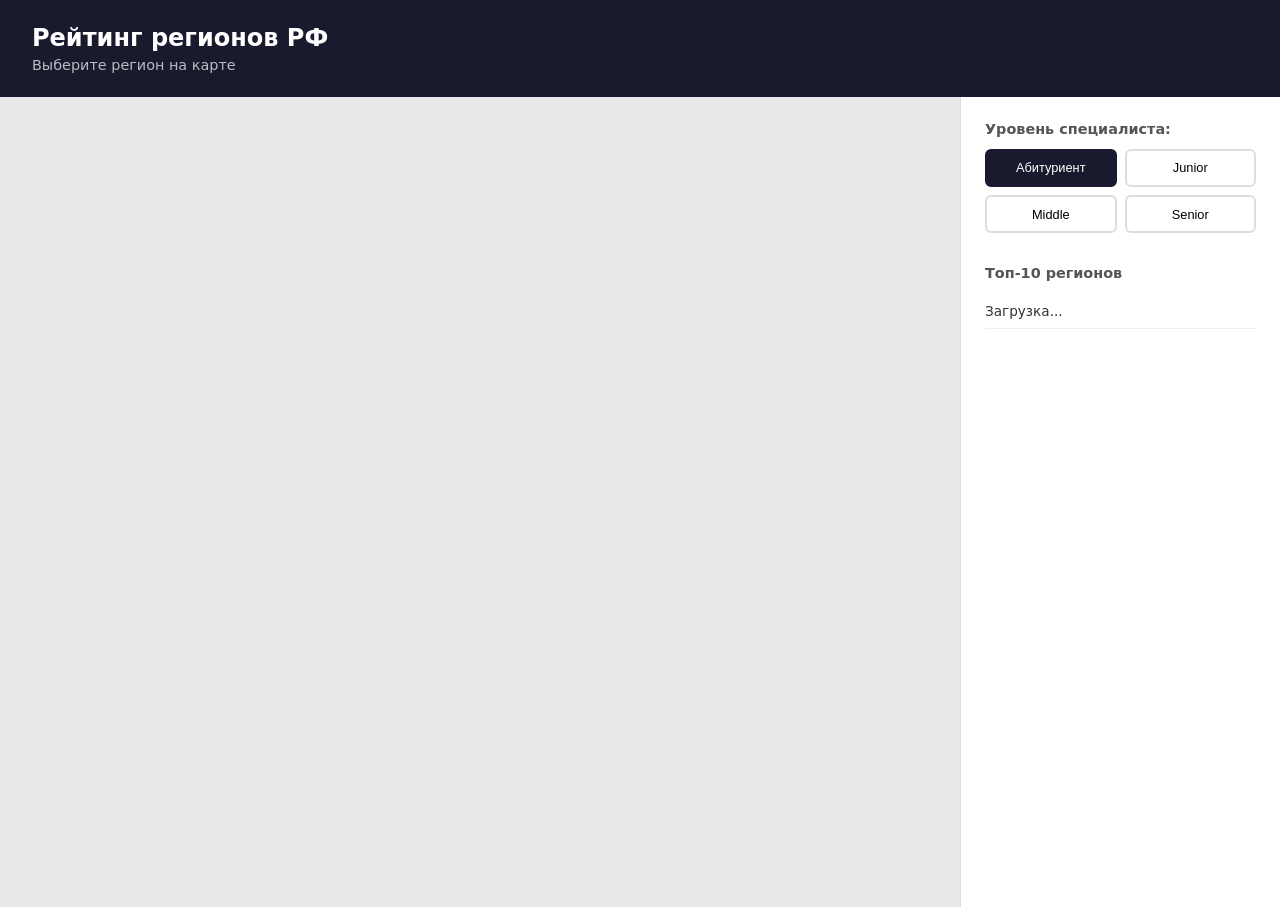
==== frontend/index.html @ d51fbc6c "добавил файлы в frontend" ====
<!DOCTYPE html>
<html lang="ru">
<head>
  <meta charset="UTF-8">
  <meta name="viewport" content="width=device-width, initial-scale=1.0">
  <title>Карта регионов РФ</title>
  <link rel="stylesheet" href="style.css">
</head>
<body>
  <header>
    <h1>Рейтинг регионов РФ</h1>
    <p>Выберите регион на карте</p>
  </header>

  <main class="container">
    <!-- Карта -->
    <div id="map-container" class="map-wrapper">
      <svg id="map"></svg>
      <div id="tooltip" class="tooltip hidden"></div>
      <div id="info-box" class="info-box hidden">
        <h3 id="info-name">Регион</h3>
        <p id="info-rating">Балл: —</p>
      </div>
    </div>

    <!-- Панель управления -->
    <aside class="sidebar">
      <div class="control-group">
        <label>Уровень специалиста:</label>
        <div class="buttons">
          <button data-level="abiturient" class="active">Абитуриент</button>
          <button data-level="junior">Junior</button>
          <button data-level="middle">Middle</button>
          <button data-level="senior">Senior</button>
        </div>
      </div>

      <div class="control-group">
        <label>Топ-10 регионов</label>
        <ul id="top-list" class="top-list">
          <li>Загрузка...</li>
        </ul>
      </div>
    </aside>
  </main>

  <!-- Подключаем D3.js -->
  <script src="libs/d3.min.js"></script>
  <script src="script.js"></script>
</body>
</html>
---- frontend/style.css ----
* {
  margin: 0;
  padding: 0;
  box-sizing: border-box;
}

body {
  font-family: system-ui, -apple-system, sans-serif;
  background: #f5f5f5;
  color: #333;
}

header {
  padding: 1.5rem 2rem;
  background: #1a1a2e;
  color: white;
}

header h1 {
  font-size: 1.5rem;
}

header p {
  font-size: 0.9rem;
  opacity: 0.7;
  margin-top: 0.3rem;
}

.container {
  display: flex;
  height: calc(100vh - 90px);
}

.map-wrapper {
  flex: 1;
  position: relative;
  background: #e8e8e8;
  overflow: hidden;
}

#map {
  width: 100%;
  height: 100%;
  display: block;
  cursor: grab;
}

#map:active {
  cursor: grabbing;
}

.region {
  stroke: #fff;
  stroke-width: 0.5;
  cursor: pointer;
  transition: opacity 0.2s;
}

.region:hover {
  opacity: 0.8;
  stroke-width: 1.5;
}

.info-box {
  position: absolute;
  background: white;
  padding: 1rem;
  border-radius: 8px;
  box-shadow: 0 4px 20px rgba(0,0,0,0.15);
  min-width: 200px;
  z-index: 10;
  pointer-events: none;
}

.tooltip {
  position: absolute;
  background: rgba(26, 26, 46, 0.95);
  color: white;
  padding: 6px 12px;
  border-radius: 6px;
  font-size: 0.85rem;
  pointer-events: none; /* чтобы мышка не "застревала" на тултипе */
  z-index: 100;
  white-space: nowrap;
  transition: opacity 0.15s;
}

.tooltip.hidden {
  opacity: 0;
  visibility: hidden;
}

.info-box.hidden {
  display: none;
}

.info-box h3 {
  font-size: 1rem;
  margin-bottom: 0.3rem;
}

.info-box p {
  font-size: 0.85rem;
  color: #666;
}

.sidebar {
  width: 320px;
  background: white;
  padding: 1.5rem;
  overflow-y: auto;
  border-left: 1px solid #ddd;
}

.control-group {
  margin-bottom: 2rem;
}

.control-group label {
  display: block;
  font-weight: 600;
  margin-bottom: 0.75rem;
  font-size: 0.9rem;
  color: #555;
}

.buttons {
  display: grid;
  grid-template-columns: 1fr 1fr;
  gap: 0.5rem;
}

.buttons button {
  padding: 0.6rem;
  border: 2px solid #ddd;
  background: white;
  border-radius: 6px;
  cursor: pointer;
  font-size: 0.8rem;
  transition: all 0.2s;
}

.buttons button:hover {
  border-color: #1a1a2e;
}

.buttons button.active {
  background: #1a1a2e;
  color: white;
  border-color: #1a1a2e;
}

.top-list {
  list-style: none;
}

.top-list li {
  padding: 0.6rem 0;
  border-bottom: 1px solid #eee;
  font-size: 0.85rem;
  display: flex;
  justify-content: space-between;
}

.top-list li .rank {
  font-weight: 700;
  color: #1a1a2e;
  margin-right: 0.5rem;
}
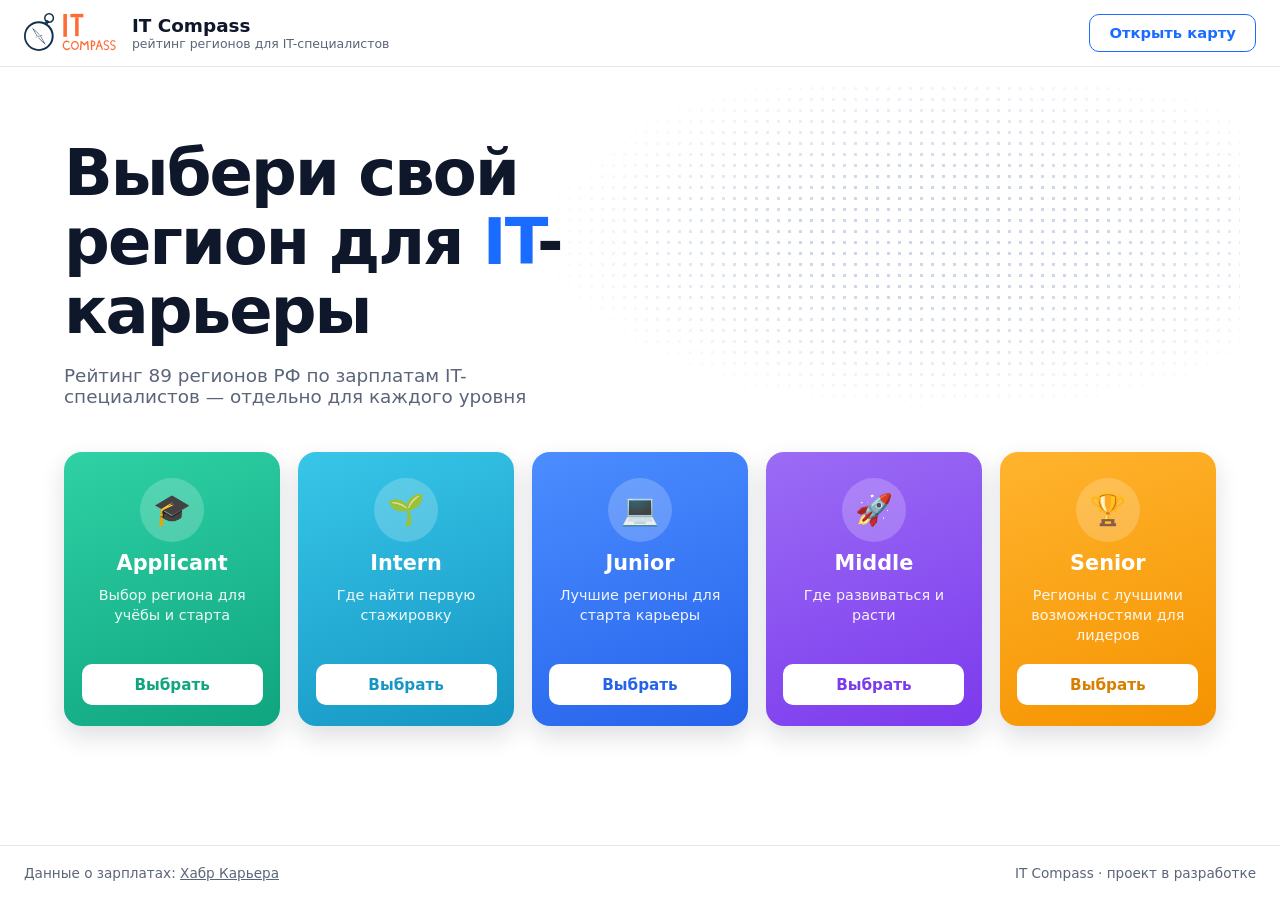
==== commit f72219ed: "major update + bug fix" ====
--- a/frontend/index.html
+++ b/frontend/index.html
@@ -3,49 +3,33 @@
 <head>
   <meta charset="UTF-8">
   <meta name="viewport" content="width=device-width, initial-scale=1.0">
-  <title>Карта регионов РФ</title>
+  <title>IT Compass — выбери регион для IT-карьеры</title>
+  <link rel="icon" href="favicon.svg" type="image/svg+xml">
   <link rel="stylesheet" href="style.css">
+  <link rel="stylesheet" href="home.css">
 </head>
-<body>
-  <header>
-    <h1>Рейтинг регионов РФ</h1>
-    <p>Выберите регион на карте</p>
+<body class="page-home">
+  <header class="site-header light">
+    <a class="brand" href="index.html"><img src="icon.svg" alt="" class="logo"><span>IT Compass<small>рейтинг регионов для IT-специалистов</small></span></a>
+    <a class="btn btn-outline" href="map.html">Открыть карту</a>
   </header>
 
-  <main class="container">
-    <!-- Карта -->
-    <div id="map-container" class="map-wrapper">
-      <svg id="map"></svg>
-      <div id="tooltip" class="tooltip hidden"></div>
-      <div id="info-box" class="info-box hidden">
-        <h3 id="info-name">Регион</h3>
-        <p id="info-rating">Балл: —</p>
-      </div>
+  <main class="hero">
+    <h1>Выбери свой регион для <em>IT</em>-карьеры</h1>
+    <p>Рейтинг 89 регионов РФ по зарплатам IT-специалистов — отдельно для каждого уровня</p>
+
+    <div class="levels">
+      <a class="level l-applicant" href="map.html?level=applicant"><span class="ico">🎓</span><h2>Applicant</h2><p>Выбор региона для учёбы и старта</p><b>Выбрать</b></a>
+      <a class="level l-intern" href="map.html?level=intern"><span class="ico">🌱</span><h2>Intern</h2><p>Где найти первую стажировку</p><b>Выбрать</b></a>
+      <a class="level l-junior" href="map.html?level=junior"><span class="ico">💻</span><h2>Junior</h2><p>Лучшие регионы для старта карьеры</p><b>Выбрать</b></a>
+      <a class="level l-middle" href="map.html?level=middle"><span class="ico">🚀</span><h2>Middle</h2><p>Где развиваться и расти</p><b>Выбрать</b></a>
+      <a class="level l-senior" href="map.html?level=senior"><span class="ico">🏆</span><h2>Senior</h2><p>Регионы с лучшими возможностями для лидеров</p><b>Выбрать</b></a>
     </div>
-
-    <!-- Панель управления -->
-    <aside class="sidebar">
-      <div class="control-group">
-        <label>Уровень специалиста:</label>
-        <div class="buttons">
-          <button data-level="abiturient" class="active">Абитуриент</button>
-          <button data-level="junior">Junior</button>
-          <button data-level="middle">Middle</button>
-          <button data-level="senior">Senior</button>
-        </div>
-      </div>
-
-      <div class="control-group">
-        <label>Топ-10 регионов</label>
-        <ul id="top-list" class="top-list">
-          <li>Загрузка...</li>
-        </ul>
-      </div>
-    </aside>
   </main>
 
-  <!-- Подключаем D3.js -->
-  <script src="libs/d3.min.js"></script>
-  <script src="script.js"></script>
+  <footer class="site-footer">
+    <span>Данные о зарплатах: <a href="https://career.habr.com/salaries" target="_blank" rel="noopener">Хабр Карьера</a></span>
+    <span>IT Compass · проект в разработке</span>
+  </footer>
 </body>
 </html>
--- a/frontend/style.css
+++ b/frontend/style.css
@@ -1,169 +1,80 @@
-* {
-  margin: 0;
-  padding: 0;
-  box-sizing: border-box;
-}
+:root { --ink:#0f172a; --muted:#5b6578; --line:#e3e8f0; --blue:#1a6bff; --bg:#f6f8fc; }
+* { margin:0; padding:0; box-sizing:border-box; }
+body { font-family: system-ui,-apple-system,"Segoe UI",Roboto,sans-serif; background: var(--bg); color: var(--ink); }
+a { color: inherit; }
+:focus-visible { outline: 3px solid #4c8dff; outline-offset: 2px; }
 
-body {
-  font-family: system-ui, -apple-system, sans-serif;
-  background: #f5f5f5;
-  color: #333;
-}
+.site-header { flex-shrink:0; display:flex; align-items:center; justify-content:space-between; gap:1rem; padding:.8rem 1.5rem; background:#fff; border-bottom:1px solid var(--line); }
+.brand { display:flex; align-items:center; gap:.75rem; text-decoration:none; font-weight:700; font-size:1.15rem; }
+.brand small { display:block; font-size:.78rem; font-weight:400; color:var(--muted); }
+.logo { height:40px; width:auto; }
+.btn { display:inline-block; padding:.6rem 1.2rem; border-radius:10px; text-decoration:none; font-weight:600; font-size:.92rem; }
+.btn-outline { border:1.5px solid var(--blue); color: var(--blue); background:#fff; transition: background-color .2s; }
+.btn-outline:hover { background:#eef4ff; }
 
-header {
-  padding: 1.5rem 2rem;
-  background: #1a1a2e;
-  color: white;
-}
+/* Переключатель уровней */
+.buttons { display:flex; gap:.35rem; padding:.3rem; background:var(--bg); border:1px solid var(--line); border-radius:12px; flex-wrap:wrap; }
+.buttons button { padding:.5rem .9rem; border:0; border-radius:9px; background:transparent; color:var(--muted); font:inherit; font-size:.9rem; font-weight:600; cursor:pointer; transition: background .2s, color .2s; }
+.buttons button:hover { color:var(--ink); }
+.buttons button.active { background:var(--blue); color:#fff; box-shadow:0 4px 12px rgba(26,107,255,.35); }
 
-header h1 {
-  font-size: 1.5rem;
-}
+/* Карта */
+html, body { height:100%; }
+.page-map { height:100vh; height:100dvh; display:flex; flex-direction:column; overflow:hidden; }
+.container { flex:1; min-height:0; display:flex; overflow:hidden; gap:1.2rem; padding:1.2rem; }
+.map-wrapper { flex:1; position:relative; overflow:hidden; border-radius:16px; background:#eaf0fa; border:1px solid var(--line); }
+#map { position:absolute; inset:0; width:100%; height:100%; display:block; cursor:grab; }
+#map:active { cursor:grabbing; }
+.region { stroke:#fff; stroke-width:.2; cursor:pointer; transition:opacity .2s; }
+.region:hover { opacity:.8; stroke-width:1.5; }
 
-header p {
-  font-size: 0.9rem;
-  opacity: 0.7;
-  margin-top: 0.3rem;
-}
+.map-tools { position:absolute; left:1rem; top:1rem; z-index:5; display:flex; flex-direction:column; gap:.7rem; }
+.select-label { display:flex; flex-direction:column; gap:.3rem; font-size:.78rem; color:var(--muted); }
+.select-label select { padding:.55rem .8rem; border:1px solid var(--line); border-radius:10px; background:#fff; font:inherit; font-size:.9rem; color:var(--ink); min-width:190px; }
+.zoom-btns { display:flex; flex-direction:column; width:40px; background:#fff; border:1px solid var(--line); border-radius:10px; overflow:hidden; }
+.zoom-btns button { height:38px; border:0; background:#fff; font-size:1.2rem; color:var(--muted); cursor:pointer; }
+.zoom-btns button + button { border-top:1px solid var(--line); }
+.zoom-btns button:hover { background:#eef4ff; color:var(--blue); }
 
-.container {
-  display: flex;
-  height: calc(100vh - 90px);
-}
+.info-box { position:absolute; z-index:10; width:260px; padding:1.1rem 1.2rem; background:rgba(255,255,255,.94); backdrop-filter:blur(8px); border:1px solid var(--line); border-radius:16px; box-shadow:0 12px 34px rgba(15,23,42,.2); pointer-events:none; }
+.info-box.hidden { display:none; }
+.info-box h3 { font-size:1.1rem; line-height:1.25; margin-bottom:.5rem; }
+.score { display:flex; align-items:baseline; gap:.6rem; margin-bottom:.6rem; }
+.score strong { font-size:2.6rem; line-height:1; color:#1fa84f; }
+.score span { font-size:.85rem; color:var(--muted); }
+.score.none strong { color:#9aa3b5; font-size:1.3rem; }
+.rows { border-top:1px solid var(--line); }
+.rows div { display:flex; justify-content:space-between; gap:1rem; padding:.45rem 0; font-size:.88rem; border-bottom:1px solid #f0f3f8; color:var(--muted); }
+.rows div:last-child { border-bottom:0; }
+.rows b { color:var(--ink); font-weight:600; text-align:right; }
 
-.map-wrapper {
-  flex: 1;
-  position: relative;
-  background: #e8e8e8;
-  overflow: hidden;
-}
+.tooltip { position:absolute; z-index:100; padding:6px 12px; border-radius:8px; background:rgba(15,23,42,.95); color:#fff; font-size:.85rem; pointer-events:none; white-space:nowrap; transition:opacity .15s; }
+.tooltip.hidden { opacity:0; visibility:hidden; }
 
-#map {
-  width: 100%;
-  height: 100%;
-  display: block;
-  cursor: grab;
-}
+.legend { position:absolute; left:1rem; bottom:1rem; z-index:5; display:flex; align-items:center; gap:.6rem; padding:.55rem .9rem; background:rgba(255,255,255,.92); border-radius:10px; font-size:.78rem; color:var(--muted); }
+.swatches { display:flex; gap:2px; } .swatches i { width:18px; height:10px; border-radius:2px; }
+.legend em { font-style:normal; display:flex; align-items:center; gap:.35rem; margin-left:.5rem; }
+.legend b { width:10px; height:10px; border-radius:3px; background:#ccc; }
 
-#map:active {
-  cursor: grabbing;
-}
+/* Топ-10 */
+.sidebar { width:330px; padding:1.3rem 1.4rem; background:#fff; border:1px solid var(--line); border-radius:16px; overflow-y:auto; }
+.sidebar h2 { font-size:1.15rem; padding-bottom:.9rem; margin-bottom:.3rem; border-bottom:1px solid var(--line); }
+.top-list { list-style:none; counter-reset:r; }
+.top-list li { counter-increment:r; display:flex; align-items:center; gap:.8rem; padding:.7rem 0; border-bottom:1px solid #f0f3f8; font-size:.92rem; }
+.top-list li::before { content:counter(r); width:1.2rem; color:var(--muted); }
+.top-list li span { flex:1; }
+.top-list strong { padding:.2rem .6rem; border-radius:8px; background:#e6f7ec; color:#16803c; }
 
-.region {
-  stroke: #fff;
-  stroke-width: 0.5;
-  cursor: pointer;
-  transition: opacity 0.2s;
-}
+.stats { flex-shrink:0; display:flex; align-items:center; justify-content:space-around; gap:1rem; flex-wrap:wrap; padding:.8rem 1.5rem; background:#fff; border-top:1px solid var(--line); font-size:.85rem; color:var(--muted); }
+.stats b { color:var(--ink); }
+.stats a { color:var(--blue); text-decoration:none; font-weight:600; }
 
-.region:hover {
-  opacity: 0.8;
-  stroke-width: 1.5;
-}
+.site-footer { display:flex; justify-content:space-between; gap:1rem; flex-wrap:wrap; padding:1.2rem 1.5rem; border-top:1px solid var(--line); font-size:.85rem; color:var(--muted); }
 
-.info-box {
-  position: absolute;
-  background: white;
-  padding: 1rem;
-  border-radius: 8px;
-  box-shadow: 0 4px 20px rgba(0,0,0,0.15);
-  min-width: 200px;
-  z-index: 10;
-  pointer-events: none;
-}
-
-.tooltip {
-  position: absolute;
-  background: rgba(26, 26, 46, 0.95);
-  color: white;
-  padding: 6px 12px;
-  border-radius: 6px;
-  font-size: 0.85rem;
-  pointer-events: none; /* чтобы мышка не "застревала" на тултипе */
-  z-index: 100;
-  white-space: nowrap;
-  transition: opacity 0.15s;
-}
-
-.tooltip.hidden {
-  opacity: 0;
-  visibility: hidden;
-}
-
-.info-box.hidden {
-  display: none;
-}
-
-.info-box h3 {
-  font-size: 1rem;
-  margin-bottom: 0.3rem;
-}
-
-.info-box p {
-  font-size: 0.85rem;
-  color: #666;
-}
-
-.sidebar {
-  width: 320px;
-  background: white;
-  padding: 1.5rem;
-  overflow-y: auto;
-  border-left: 1px solid #ddd;
-}
-
-.control-group {
-  margin-bottom: 2rem;
-}
-
-.control-group label {
-  display: block;
-  font-weight: 600;
-  margin-bottom: 0.75rem;
-  font-size: 0.9rem;
-  color: #555;
-}
-
-.buttons {
-  display: grid;
-  grid-template-columns: 1fr 1fr;
-  gap: 0.5rem;
-}
-
-.buttons button {
-  padding: 0.6rem;
-  border: 2px solid #ddd;
-  background: white;
-  border-radius: 6px;
-  cursor: pointer;
-  font-size: 0.8rem;
-  transition: all 0.2s;
-}
-
-.buttons button:hover {
-  border-color: #1a1a2e;
-}
-
-.buttons button.active {
-  background: #1a1a2e;
-  color: white;
-  border-color: #1a1a2e;
-}
-
-.top-list {
-  list-style: none;
-}
-
-.top-list li {
-  padding: 0.6rem 0;
-  border-bottom: 1px solid #eee;
-  font-size: 0.85rem;
-  display: flex;
-  justify-content: space-between;
-}
-
-.top-list li .rank {
-  font-weight: 700;
-  color: #1a1a2e;
-  margin-right: 0.5rem;
+@media (max-width:900px) {
+  .page-map { height:auto; min-height:100vh; overflow:auto; }
+  .container { flex-direction:column; }
+  .map-wrapper { height:55vh; flex:none; }
+  .sidebar { width:100%; }
+  .site-header { flex-wrap:wrap; }
 }
--- a/frontend/home.css
+++ b/frontend/home.css
@@ -0,0 +1,34 @@
+.page-home { background: #fff; display: flex; flex-direction: column; min-height: 100vh; }
+.hero {
+  flex: 1; width: 100%; max-width: 1200px; margin: 0 auto; padding: 4.5rem 1.5rem 3.5rem; position: relative;
+}
+.hero::before { /* точечная «карта» на фоне */
+  content: ""; position: absolute; right: 0; top: 1rem; width: 60%; height: 340px; z-index: 0;
+  background: radial-gradient(circle, #cfd8e6 1.6px, transparent 2px) 0 0 / 11px 11px;
+  -webkit-mask: radial-gradient(ellipse at 60% 45%, #000 25%, transparent 68%);
+  mask: radial-gradient(ellipse at 60% 45%, #000 25%, transparent 68%);
+}
+.hero > * { position: relative; z-index: 1; }
+.hero h1 { font-size: clamp(2.2rem, 5.2vw, 4rem); line-height: 1.08; letter-spacing: -.03em; max-width: 14ch; }
+.hero h1 em { font-style: normal; color: var(--blue); }
+.hero > p { margin: 1.2rem 0 2.8rem; font-size: 1.15rem; color: var(--muted); max-width: 46ch; }
+
+.levels { display: grid; grid-template-columns: repeat(5, 1fr); gap: 1.1rem; }
+.level {
+  display: flex; flex-direction: column; align-items: center; text-align: center; gap: .6rem;
+  padding: 1.6rem 1.1rem 1.3rem; border-radius: 18px; color: #fff; text-decoration: none;
+  box-shadow: 0 10px 24px rgba(15,23,42,.14); transition: transform .2s, box-shadow .2s;
+}
+.level:hover { transform: translateY(-4px); box-shadow: 0 16px 32px rgba(15,23,42,.2); }
+.level .ico { width: 64px; height: 64px; display: grid; place-items: center; font-size: 1.9rem; border-radius: 50%; background: rgba(255,255,255,.2); }
+.level h2 { font-size: 1.3rem; }
+.level p { font-size: .9rem; opacity: .92; line-height: 1.4; flex: 1; }
+.level b { margin-top: .6rem; width: 100%; padding: .7rem; border-radius: 10px; background: #fff; font-size: .95rem; }
+.l-applicant { background: linear-gradient(160deg, #2fd1a5, #0fa57f); } .l-applicant b { color: #0fa57f; }
+.l-intern    { background: linear-gradient(160deg, #38c6e8, #1596c4); } .l-intern b { color: #1596c4; }
+.l-junior    { background: linear-gradient(160deg, #4c8dff, #2563eb); } .l-junior b { color: #2563eb; }
+.l-middle    { background: linear-gradient(160deg, #9b6cf5, #7c3aed); } .l-middle b { color: #7c3aed; }
+.l-senior    { background: linear-gradient(160deg, #ffb42e, #f59300); } .l-senior b { color: #d97f00; }
+
+@media (max-width: 1000px) { .levels { grid-template-columns: repeat(2, 1fr); } }
+@media (max-width: 520px)  { .levels { grid-template-columns: 1fr; } }
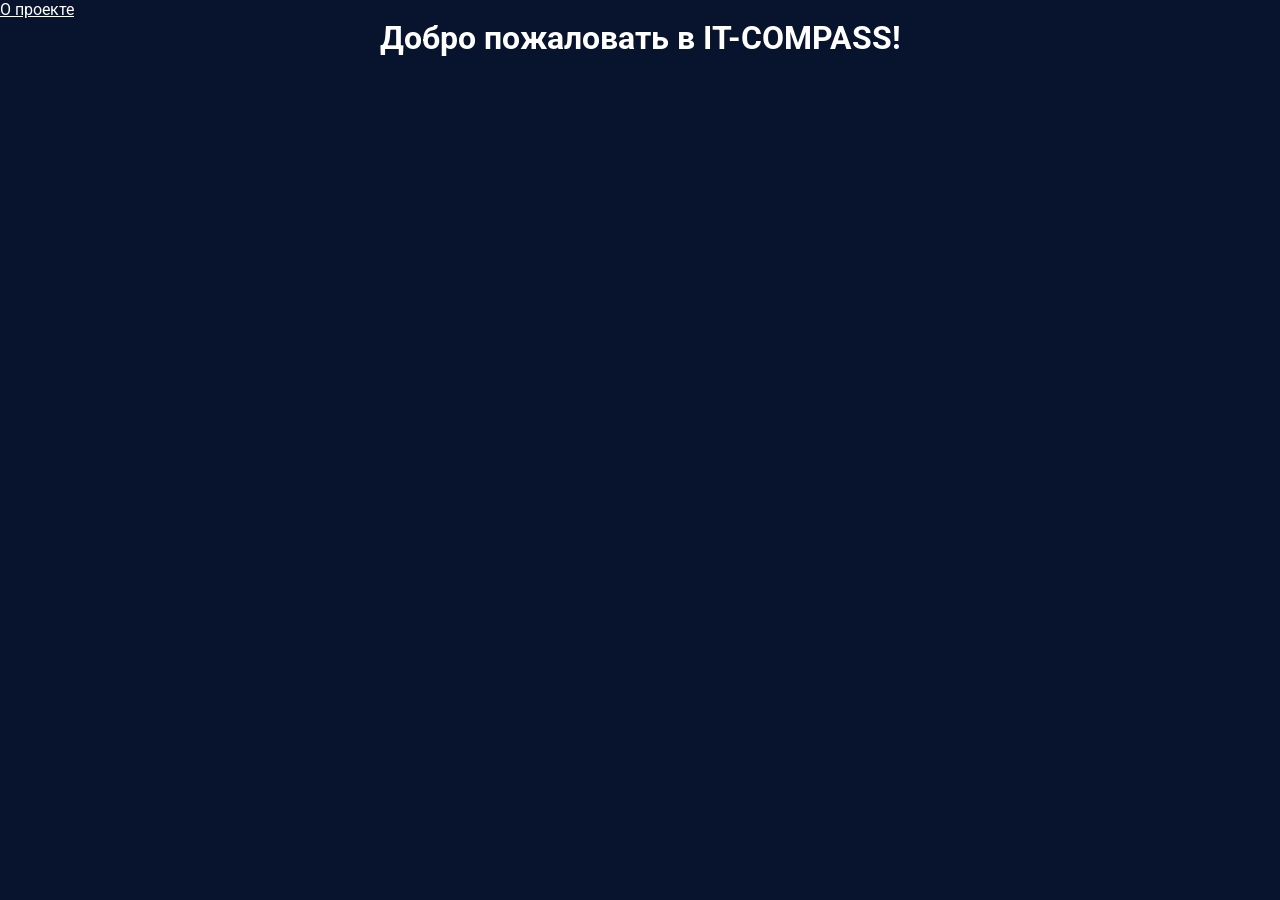
==== commit fb29fa84: "downgrade to index.html+style.css" ====
--- a/frontend/index.html
+++ b/frontend/index.html
@@ -1,35 +1,23 @@
 <!DOCTYPE html>
-<html lang="ru">
+<html lang="en">
 <head>
-  <meta charset="UTF-8">
-  <meta name="viewport" content="width=device-width, initial-scale=1.0">
-  <title>IT Compass — выбери регион для IT-карьеры</title>
-  <link rel="icon" href="favicon.svg" type="image/svg+xml">
-  <link rel="stylesheet" href="style.css">
-  <link rel="stylesheet" href="home.css">
+    <meta charset="UTF-8">
+    <meta name="viewport" content="width=device-width, initial-scale=1.0">
+    <link rel="icon" href="favicon.svg">
+    <link rel="stylesheet" href="style.css">
+    <title>IT-Compass</title>
 </head>
-<body class="page-home">
-  <header class="site-header light">
-    <a class="brand" href="index.html"><img src="icon.svg" alt="" class="logo"><span>IT Compass<small>рейтинг регионов для IT-специалистов</small></span></a>
-    <a class="btn btn-outline" href="map.html">Открыть карту</a>
-  </header>
 
-  <main class="hero">
-    <h1>Выбери свой регион для <em>IT</em>-карьеры</h1>
-    <p>Рейтинг 89 регионов РФ по зарплатам IT-специалистов — отдельно для каждого уровня</p>
+<body>
+    <header>
+        <span class="btn project-info"><a href="#">О проекте</a></span>
+        <h1>Добро пожаловать в IT-COMPASS!</h1>
+    </header>
+    <main>
 
-    <div class="levels">
-      <a class="level l-applicant" href="map.html?level=applicant"><span class="ico">🎓</span><h2>Applicant</h2><p>Выбор региона для учёбы и старта</p><b>Выбрать</b></a>
-      <a class="level l-intern" href="map.html?level=intern"><span class="ico">🌱</span><h2>Intern</h2><p>Где найти первую стажировку</p><b>Выбрать</b></a>
-      <a class="level l-junior" href="map.html?level=junior"><span class="ico">💻</span><h2>Junior</h2><p>Лучшие регионы для старта карьеры</p><b>Выбрать</b></a>
-      <a class="level l-middle" href="map.html?level=middle"><span class="ico">🚀</span><h2>Middle</h2><p>Где развиваться и расти</p><b>Выбрать</b></a>
-      <a class="level l-senior" href="map.html?level=senior"><span class="ico">🏆</span><h2>Senior</h2><p>Регионы с лучшими возможностями для лидеров</p><b>Выбрать</b></a>
-    </div>
-  </main>
+    </main>
+    <footer>
 
-  <footer class="site-footer">
-    <span>Данные о зарплатах: <a href="https://career.habr.com/salaries" target="_blank" rel="noopener">Хабр Карьера</a></span>
-    <span>IT Compass · проект в разработке</span>
-  </footer>
+    </footer>
 </body>
 </html>
--- a/frontend/style.css
+++ b/frontend/style.css
@@ -1,80 +1,20 @@
-:root { --ink:#0f172a; --muted:#5b6578; --line:#e3e8f0; --blue:#1a6bff; --bg:#f6f8fc; }
-* { margin:0; padding:0; box-sizing:border-box; }
-body { font-family: system-ui,-apple-system,"Segoe UI",Roboto,sans-serif; background: var(--bg); color: var(--ink); }
-a { color: inherit; }
-:focus-visible { outline: 3px solid #4c8dff; outline-offset: 2px; }
+@import url('https://fonts.googleapis.com/css2?family=Roboto:wght@400&display=swap');
 
-.site-header { flex-shrink:0; display:flex; align-items:center; justify-content:space-between; gap:1rem; padding:.8rem 1.5rem; background:#fff; border-bottom:1px solid var(--line); }
-.brand { display:flex; align-items:center; gap:.75rem; text-decoration:none; font-weight:700; font-size:1.15rem; }
-.brand small { display:block; font-size:.78rem; font-weight:400; color:var(--muted); }
-.logo { height:40px; width:auto; }
-.btn { display:inline-block; padding:.6rem 1.2rem; border-radius:10px; text-decoration:none; font-weight:600; font-size:.92rem; }
-.btn-outline { border:1.5px solid var(--blue); color: var(--blue); background:#fff; transition: background-color .2s; }
-.btn-outline:hover { background:#eef4ff; }
+* {
+    margin: 0;
+    padding: 0;
+}
 
-/* Переключатель уровней */
-.buttons { display:flex; gap:.35rem; padding:.3rem; background:var(--bg); border:1px solid var(--line); border-radius:12px; flex-wrap:wrap; }
-.buttons button { padding:.5rem .9rem; border:0; border-radius:9px; background:transparent; color:var(--muted); font:inherit; font-size:.9rem; font-weight:600; cursor:pointer; transition: background .2s, color .2s; }
-.buttons button:hover { color:var(--ink); }
-.buttons button.active { background:var(--blue); color:#fff; box-shadow:0 4px 12px rgba(26,107,255,.35); }
+body {
+    font-family: 'Roboto', sans-serif;
+    font-weight: 400;
+    background-color: #08132E;
+}
 
-/* Карта */
-html, body { height:100%; }
-.page-map { height:100vh; height:100dvh; display:flex; flex-direction:column; overflow:hidden; }
-.container { flex:1; min-height:0; display:flex; overflow:hidden; gap:1.2rem; padding:1.2rem; }
-.map-wrapper { flex:1; position:relative; overflow:hidden; border-radius:16px; background:#eaf0fa; border:1px solid var(--line); }
-#map { position:absolute; inset:0; width:100%; height:100%; display:block; cursor:grab; }
-#map:active { cursor:grabbing; }
-.region { stroke:#fff; stroke-width:.2; cursor:pointer; transition:opacity .2s; }
-.region:hover { opacity:.8; stroke-width:1.5; }
-
-.map-tools { position:absolute; left:1rem; top:1rem; z-index:5; display:flex; flex-direction:column; gap:.7rem; }
-.select-label { display:flex; flex-direction:column; gap:.3rem; font-size:.78rem; color:var(--muted); }
-.select-label select { padding:.55rem .8rem; border:1px solid var(--line); border-radius:10px; background:#fff; font:inherit; font-size:.9rem; color:var(--ink); min-width:190px; }
-.zoom-btns { display:flex; flex-direction:column; width:40px; background:#fff; border:1px solid var(--line); border-radius:10px; overflow:hidden; }
-.zoom-btns button { height:38px; border:0; background:#fff; font-size:1.2rem; color:var(--muted); cursor:pointer; }
-.zoom-btns button + button { border-top:1px solid var(--line); }
-.zoom-btns button:hover { background:#eef4ff; color:var(--blue); }
-
-.info-box { position:absolute; z-index:10; width:260px; padding:1.1rem 1.2rem; background:rgba(255,255,255,.94); backdrop-filter:blur(8px); border:1px solid var(--line); border-radius:16px; box-shadow:0 12px 34px rgba(15,23,42,.2); pointer-events:none; }
-.info-box.hidden { display:none; }
-.info-box h3 { font-size:1.1rem; line-height:1.25; margin-bottom:.5rem; }
-.score { display:flex; align-items:baseline; gap:.6rem; margin-bottom:.6rem; }
-.score strong { font-size:2.6rem; line-height:1; color:#1fa84f; }
-.score span { font-size:.85rem; color:var(--muted); }
-.score.none strong { color:#9aa3b5; font-size:1.3rem; }
-.rows { border-top:1px solid var(--line); }
-.rows div { display:flex; justify-content:space-between; gap:1rem; padding:.45rem 0; font-size:.88rem; border-bottom:1px solid #f0f3f8; color:var(--muted); }
-.rows div:last-child { border-bottom:0; }
-.rows b { color:var(--ink); font-weight:600; text-align:right; }
-
-.tooltip { position:absolute; z-index:100; padding:6px 12px; border-radius:8px; background:rgba(15,23,42,.95); color:#fff; font-size:.85rem; pointer-events:none; white-space:nowrap; transition:opacity .15s; }
-.tooltip.hidden { opacity:0; visibility:hidden; }
-
-.legend { position:absolute; left:1rem; bottom:1rem; z-index:5; display:flex; align-items:center; gap:.6rem; padding:.55rem .9rem; background:rgba(255,255,255,.92); border-radius:10px; font-size:.78rem; color:var(--muted); }
-.swatches { display:flex; gap:2px; } .swatches i { width:18px; height:10px; border-radius:2px; }
-.legend em { font-style:normal; display:flex; align-items:center; gap:.35rem; margin-left:.5rem; }
-.legend b { width:10px; height:10px; border-radius:3px; background:#ccc; }
-
-/* Топ-10 */
-.sidebar { width:330px; padding:1.3rem 1.4rem; background:#fff; border:1px solid var(--line); border-radius:16px; overflow-y:auto; }
-.sidebar h2 { font-size:1.15rem; padding-bottom:.9rem; margin-bottom:.3rem; border-bottom:1px solid var(--line); }
-.top-list { list-style:none; counter-reset:r; }
-.top-list li { counter-increment:r; display:flex; align-items:center; gap:.8rem; padding:.7rem 0; border-bottom:1px solid #f0f3f8; font-size:.92rem; }
-.top-list li::before { content:counter(r); width:1.2rem; color:var(--muted); }
-.top-list li span { flex:1; }
-.top-list strong { padding:.2rem .6rem; border-radius:8px; background:#e6f7ec; color:#16803c; }
-
-.stats { flex-shrink:0; display:flex; align-items:center; justify-content:space-around; gap:1rem; flex-wrap:wrap; padding:.8rem 1.5rem; background:#fff; border-top:1px solid var(--line); font-size:.85rem; color:var(--muted); }
-.stats b { color:var(--ink); }
-.stats a { color:var(--blue); text-decoration:none; font-weight:600; }
-
-.site-footer { display:flex; justify-content:space-between; gap:1rem; flex-wrap:wrap; padding:1.2rem 1.5rem; border-top:1px solid var(--line); font-size:.85rem; color:var(--muted); }
-
-@media (max-width:900px) {
-  .page-map { height:auto; min-height:100vh; overflow:auto; }
-  .container { flex-direction:column; }
-  .map-wrapper { height:55vh; flex:none; }
-  .sidebar { width:100%; }
-  .site-header { flex-wrap:wrap; }
+h1 {
+    text-align: center;
+    color: white;
+}
+a {
+    color: white;
 }
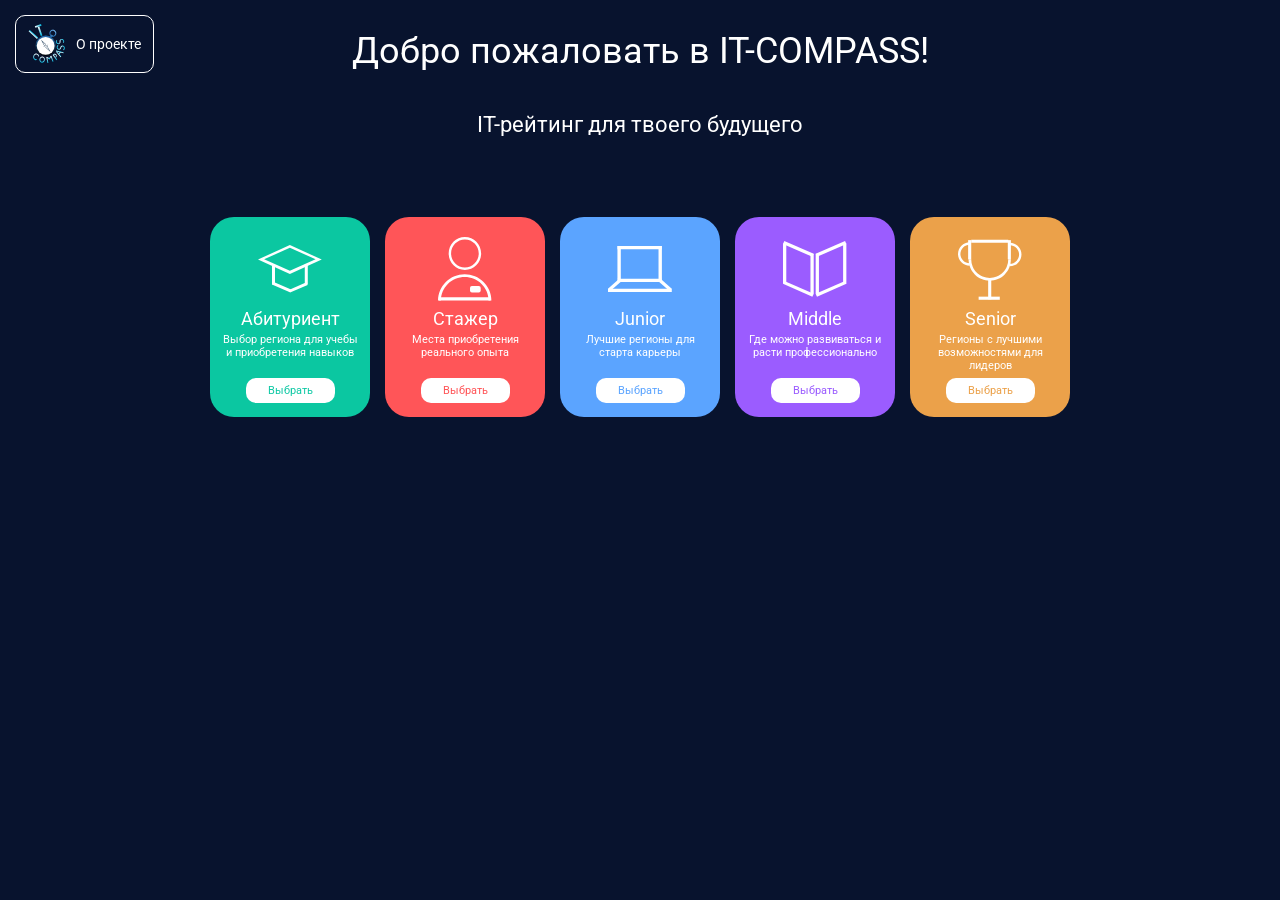
==== commit 1050bc0c: "added: images folder, 5 card-like buttons to choose IT grades + minor design changes" ====
--- a/frontend/index.html
+++ b/frontend/index.html
@@ -1,5 +1,5 @@
 <!DOCTYPE html>
-<html lang="en">
+<html lang="ru">
 <head>
     <meta charset="UTF-8">
     <meta name="viewport" content="width=device-width, initial-scale=1.0">
@@ -10,14 +10,57 @@
 
 <body>
     <header>
-        <span class="btn project-info"><a href="#">О проекте</a></span>
+        <div class="project-info">
+            <img class="logo" src="imgs/favicon.svg" alt="IT-COMPASS">
+            <a href="#">О проекте</a>
+        </div>
         <h1>Добро пожаловать в IT-COMPASS!</h1>
+        <h2>IT-рейтинг для твоего будущего</h2>
     </header>
+
     <main>
+        <section class="cards">
 
+            <div class="card green">
+                <img class="icon" src="imgs/Applicant.svg"></img>
+                <h3>Абитуриент</h3>
+                <p>Выбор региона для учебы и приобретения навыков</p>
+                <a href="#">Выбрать</a>
+            </div>
+
+            <div class="card red">
+                <img class="icon" src="imgs/Intern.svg"></img>
+                <h3>Стажер</h3>
+                <p>Места приобретения реального опыта</p>
+                <a href="#">Выбрать</a>
+            </div>
+
+            <div class="card blue">
+                <img class="icon" src="imgs/Junior.svg"></img>
+                <h3>Junior</h3>
+                <p>Лучшие регионы для старта карьеры</p>
+                <a href="#">Выбрать</a>
+            </div>
+
+            <div class="card purple">
+                <img class="icon" src="imgs/Middle.svg"></img>
+                <h3>Middle</h3>
+                <p>Где можно развиваться и расти профессионально</p>
+                <a href="#">Выбрать</a>
+            </div>
+
+            <div class="card orange">
+                <img class="icon" src="imgs/Senior.svg"></img>
+                <h3>Senior</h3>
+                <p>Регионы с лучшими возможностями для лидеров</p>
+                <a href="#">Выбрать</a>
+            </div>
+
+        </section>
     </main>
+
     <footer>
 
     </footer>
 </body>
-</html>+</html>
--- a/frontend/style.css
+++ b/frontend/style.css
@@ -1,20 +1,163 @@
 @import url('https://fonts.googleapis.com/css2?family=Roboto:wght@400&display=swap');
+
 
 * {
     margin: 0;
     padding: 0;
+    box-sizing: border-box;
 }
 
 body {
     font-family: 'Roboto', sans-serif;
     font-weight: 400;
     background-color: #08132E;
+    color: white;
 }
+
 
 h1 {
     text-align: center;
+    font-weight: 400;
+    font-size: 36px;
+    padding-top: 30px;
+}
+
+h2 {
+    text-align: center;
+    font-weight: 400;
+    font-size: 22px;
+    margin-top: 40px;
+}
+
+img {
+    max-width: 100%;
+}
+
+
+.project-info {
+    position: absolute;   
+    top: 15px;
+    left: 15px;
+    display: flex;        
+    align-items: center;  
+    gap: 8px;
+    border: 1px solid white;
+    border-radius: 10px;
+    padding: 8px 12px;
+}
+
+.logo {
+    width: 40px;
+    height: 40px;
+}
+
+.project-info a {
     color: white;
+    text-decoration: none;
+    font-size: 14px;
 }
-a {
-    color: white;
-}+
+
+
+main {
+    margin-top: 80px;
+}
+
+.cards {
+    display: flex;              
+    justify-content: center;    
+    gap: 15px;                 
+}
+
+.card {
+    width: 160px;
+    height: 200px;
+    border-radius: 24px;
+    padding: 20px 12px 14px;
+    display: flex;
+    flex-direction: column;     
+    align-items: center;
+    text-align: center;
+}
+
+.icon {
+    width: 64px;
+    height: 64px;
+    object-fit: contain;
+    margin-bottom: 3px;
+}
+
+
+.card h3 {
+    font-weight: 400;
+    font-size: 18px;
+    margin-top: 4px;
+}
+
+.card p {
+    font-size: 11px;
+    margin-top: 4px;
+}
+
+.card a {
+    margin-top: auto;           
+    background-color: white;
+    border: none;
+    border-radius: 10px;
+    padding: 6px 22px;
+    font-size: 11px;
+    font-family: inherit;       
+    cursor: pointer;
+    text-decoration: none;
+}
+
+.green
+{
+    background-color: #0BC7A1;
+}
+
+.red
+{
+    background-color: #FF5558;
+}
+
+.blue
+{
+    background-color: #5BA4FF; 
+}
+
+.purple
+{ 
+    background-color: #9B5CFF; 
+}
+
+.orange
+{ 
+    background-color: #EBA14A;
+}
+
+
+.green a
+{ 
+    color: #0FC9A5;
+}
+
+.red a
+{
+    color: #FF5558; 
+}
+
+.blue a
+{ 
+    color: #5BA4FF; 
+}
+
+.purple a
+{ 
+    color: #9B5CFF; 
+}
+
+.orange a
+{ 
+    color: #EBA14A; 
+}
